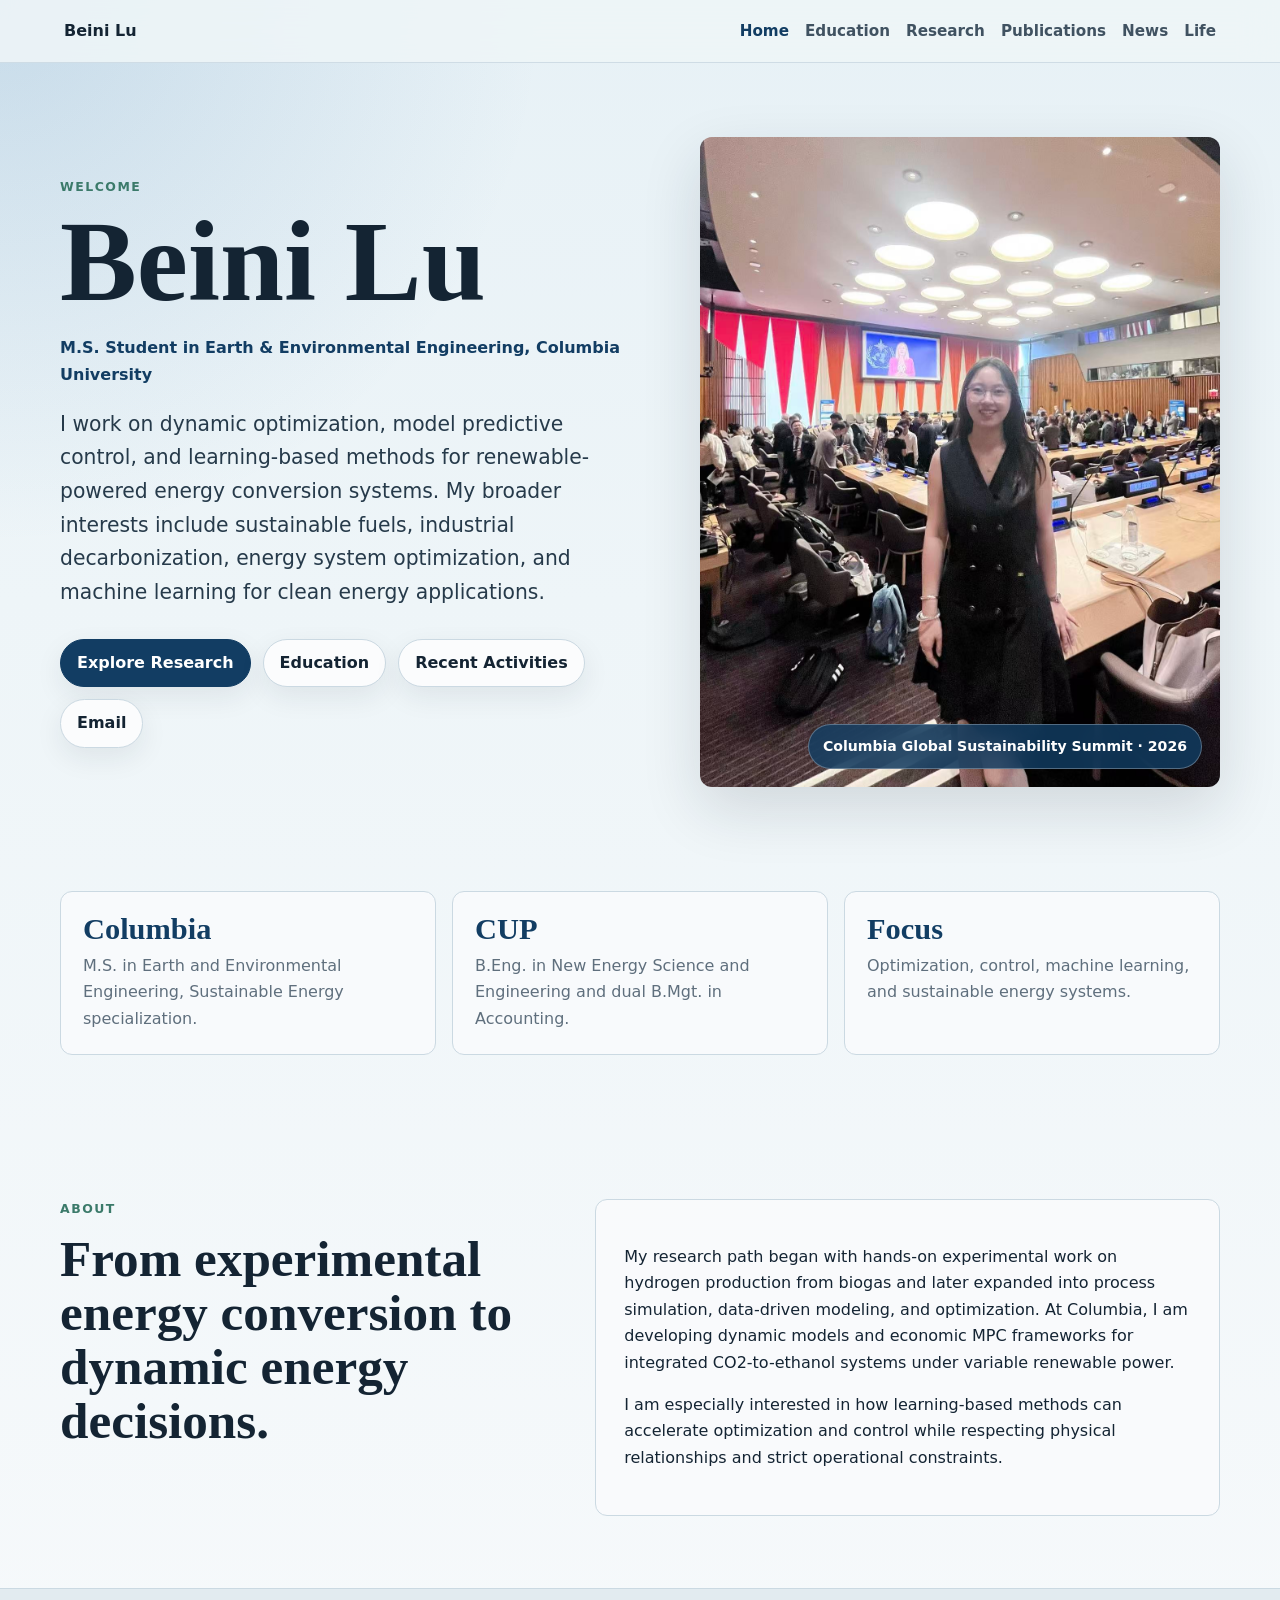
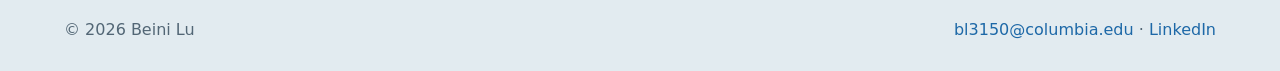
==== index.html @ 03a650b7 "Add files via upload" ====
<!doctype html>
<html lang="en">
  <head>
    <meta charset="utf-8" />
    <meta name="viewport" content="width=device-width, initial-scale=1" />
    <title>Beini Lu</title>
    <meta name="description" content="Beini Lu, M.S. student in Earth and Environmental Engineering at Columbia University." />
    <link rel="stylesheet" href="styles.css" />
  </head>
  <body>
    <header class="site-header">
      <a class="brand" href="index.html">Beini Lu</a>
      <nav class="nav" aria-label="Main navigation">
        <a class="active" href="index.html">Home</a>
        <a href="education.html">Education</a>
        <a href="research.html">Research</a>
        <a href="publications.html">Publications</a>
        <a href="activities.html">News</a>
        <a href="life.html">Life</a>
      </nav>
    </header>

    <main>
      <section class="hero section">
        <div>
          <p class="eyebrow">Welcome</p>
          <h1>Beini Lu</h1>
          <p class="subtitle">M.S. Student in Earth & Environmental Engineering, Columbia University</p>
          <p class="intro">
            I work on dynamic optimization, model predictive control, and learning-based methods for renewable-powered energy conversion systems. My broader interests include sustainable fuels, industrial decarbonization, energy system optimization, and machine learning for clean energy applications.
          </p>
          <div class="actions">
            <a class="button primary" href="research.html">Explore Research</a>
            <a class="button" href="education.html">Education</a>
            <a class="button" href="activities.html">Recent Activities</a>
            <a class="button" href="mailto:bl3150@columbia.edu">Email</a>
          </div>
        </div>
        <figure class="portrait-card">
          <img src="assets/0c4df93d2cdf97b977233da551152b4a.jpg" alt="Beini Lu at Columbia Global Sustainability Summit" />
          <figcaption class="caption-pill">Columbia Global Sustainability Summit · 2026</figcaption>
        </figure>
      </section>

      <section class="section feature-strip" aria-label="Research snapshot">
        <div class="stat">
          <strong>Columbia</strong>
          <span>M.S. in Earth and Environmental Engineering, Sustainable Energy specialization.</span>
        </div>
        <div class="stat">
          <strong>CUP</strong>
          <span>B.Eng. in New Energy Science and Engineering and dual B.Mgt. in Accounting.</span>
        </div>
        <div class="stat">
          <strong>Focus</strong>
          <span>Optimization, control, machine learning, and sustainable energy systems.</span>
        </div>
      </section>

      <section class="section two-col">
        <div>
          <p class="eyebrow">About</p>
          <h2>From experimental energy conversion to dynamic energy decisions.</h2>
        </div>
        <div class="panel">
          <p>
            My research path began with hands-on experimental work on hydrogen production from biogas and later expanded into process simulation, data-driven modeling, and optimization. At Columbia, I am developing dynamic models and economic MPC frameworks for integrated CO2-to-ethanol systems under variable renewable power.
          </p>
          <p>
            I am especially interested in how learning-based methods can accelerate optimization and control while respecting physical relationships and strict operational constraints.
          </p>
        </div>
      </section>
    </main>

    <footer class="footer">
      <p>© 2026 Beini Lu</p>
      <p><a href="mailto:bl3150@columbia.edu">bl3150@columbia.edu</a> · <a href="https://www.linkedin.com/in/beini-lu/">LinkedIn</a></p>
    </footer>
  </body>
</html>
---- styles.css ----
:root {
  --bg: #eef5f8;
  --paper: #fbfcfd;
  --ink: #142433;
  --muted: #5f6f7d;
  --blue: #1d68a7;
  --blue-deep: #123d63;
  --green: #3b7a6a;
  --gold: #b87924;
  --line: #cbd9e2;
  --shadow: 0 22px 60px rgba(20, 36, 51, 0.14);
  --max: 1160px;
}

* {
  box-sizing: border-box;
}

html {
  scroll-behavior: smooth;
}

body {
  margin: 0;
  color: var(--ink);
  background:
    radial-gradient(circle at top left, rgba(29, 104, 167, 0.16), transparent 34rem),
    linear-gradient(180deg, #e7f1f6 0%, var(--bg) 36%, #f6f9fb 100%);
  font-family: Inter, ui-sans-serif, system-ui, -apple-system, BlinkMacSystemFont, "Segoe UI", sans-serif;
  line-height: 1.65;
}

img {
  max-width: 100%;
}

a {
  color: var(--blue);
  text-decoration: none;
}

a:hover {
  text-decoration: underline;
}

.site-header {
  position: sticky;
  top: 0;
  z-index: 20;
  display: flex;
  align-items: center;
  justify-content: space-between;
  gap: 24px;
  padding: 18px clamp(20px, 5vw, 64px);
  background: rgba(238, 245, 248, 0.88);
  border-bottom: 1px solid rgba(203, 217, 226, 0.86);
  backdrop-filter: blur(18px);
}

.brand {
  color: var(--ink);
  font-weight: 800;
}

.nav {
  display: flex;
  flex-wrap: wrap;
  gap: 16px;
  font-size: 0.95rem;
}

.nav a {
  color: #405261;
  font-weight: 650;
}

.nav a.active {
  color: var(--blue-deep);
}

.section {
  width: min(var(--max), calc(100% - 40px));
  margin: 0 auto;
  padding: 72px 0;
}

.hero {
  display: grid;
  grid-template-columns: minmax(0, 1.04fr) minmax(340px, 0.96fr);
  align-items: center;
  gap: clamp(36px, 6vw, 80px);
  min-height: calc(100vh - 72px);
  padding-top: 42px;
}

.eyebrow {
  margin: 0 0 12px;
  color: var(--green);
  font-size: 0.78rem;
  font-weight: 850;
  letter-spacing: 0.12em;
  text-transform: uppercase;
}

h1,
h2,
h3,
p {
  overflow-wrap: anywhere;
}

h1 {
  margin: 0;
  font-family: Georgia, "Times New Roman", serif;
  font-size: clamp(3.8rem, 9vw, 7.2rem);
  line-height: 0.9;
  letter-spacing: 0;
}

h2 {
  margin: 0;
  font-family: Georgia, "Times New Roman", serif;
  font-size: clamp(2.15rem, 4vw, 3.8rem);
  line-height: 1.06;
  letter-spacing: 0;
}

h3 {
  margin: 0 0 8px;
  font-size: 1.08rem;
  line-height: 1.3;
}

.subtitle {
  margin: 22px 0 0;
  color: var(--blue-deep);
  font-weight: 800;
}

.intro {
  max-width: 720px;
  margin: 20px 0 0;
  color: #263a4a;
  font-size: clamp(1.08rem, 2vw, 1.27rem);
}

.actions {
  display: flex;
  flex-wrap: wrap;
  gap: 12px;
  margin-top: 30px;
}

.button {
  display: inline-flex;
  align-items: center;
  justify-content: center;
  min-height: 42px;
  padding: 10px 16px;
  color: var(--ink);
  background: var(--paper);
  border: 1px solid var(--line);
  border-radius: 999px;
  box-shadow: 0 10px 28px rgba(20, 36, 51, 0.08);
  font-weight: 800;
}

.button.primary {
  color: #ffffff;
  background: var(--blue-deep);
  border-color: var(--blue-deep);
}

.portrait-card {
  position: relative;
  margin: 0;
}

.portrait-card img {
  display: block;
  width: 100%;
  aspect-ratio: 4 / 5;
  object-fit: cover;
  object-position: 50% 28%;
  border-radius: 12px;
  box-shadow: var(--shadow);
}

.caption-pill {
  position: absolute;
  right: 18px;
  bottom: 18px;
  max-width: calc(100% - 36px);
  padding: 10px 14px;
  color: #ffffff;
  background: rgba(18, 61, 99, 0.82);
  border: 1px solid rgba(255, 255, 255, 0.28);
  border-radius: 999px;
  font-size: 0.88rem;
  font-weight: 750;
  backdrop-filter: blur(12px);
}

.feature-strip {
  display: grid;
  grid-template-columns: repeat(3, minmax(0, 1fr));
  gap: 16px;
  padding-top: 0;
}

.stat {
  min-height: 132px;
  padding: 22px;
  background: rgba(251, 252, 253, 0.82);
  border: 1px solid var(--line);
  border-radius: 12px;
}

.stat strong {
  display: block;
  margin-bottom: 8px;
  color: var(--blue-deep);
  font-family: Georgia, "Times New Roman", serif;
  font-size: 1.9rem;
  line-height: 1;
}

.stat span {
  color: var(--muted);
}

.page-title {
  padding-top: 76px;
  padding-bottom: 32px;
}

.page-title p {
  max-width: 760px;
  color: #314555;
  font-size: 1.08rem;
}

.grid {
  display: grid;
  grid-template-columns: repeat(3, minmax(0, 1fr));
  gap: 18px;
}

.card {
  padding: 24px;
  background: rgba(251, 252, 253, 0.88);
  border: 1px solid var(--line);
  border-radius: 12px;
}

.card .tag,
.news-date {
  display: inline-flex;
  margin-bottom: 18px;
  color: var(--green);
  font-size: 0.82rem;
  font-weight: 850;
  letter-spacing: 0.06em;
  text-transform: uppercase;
}

.card p,
.timeline p,
.publication p,
.news-card p {
  margin: 0;
  color: #33495a;
}

.two-col {
  display: grid;
  grid-template-columns: 0.86fr 1.14fr;
  gap: clamp(28px, 5vw, 72px);
  align-items: start;
}

.panel {
  padding: 28px;
  background: rgba(251, 252, 253, 0.76);
  border: 1px solid var(--line);
  border-radius: 12px;
}

.timeline {
  display: grid;
  gap: 18px;
}

.timeline article,
.publication,
.news-card {
  padding: 24px 0;
  border-top: 1px solid var(--line);
}

.timeline article:first-child,
.publication:first-child,
.news-card:first-child {
  padding-top: 0;
  border-top: 0;
}

.meta {
  margin: 0 0 8px;
  color: var(--muted);
  font-size: 0.94rem;
  font-weight: 700;
}

.photo-story {
  display: grid;
  grid-template-columns: 1.2fr 0.8fr;
  gap: 18px;
  margin-top: 22px;
}

.photo-story img,
.life-grid img {
  display: block;
  width: 100%;
  height: 100%;
  min-height: 260px;
  object-fit: cover;
  border-radius: 12px;
  box-shadow: 0 14px 34px rgba(20, 36, 51, 0.12);
}

.photo-story .stack {
  display: grid;
  gap: 18px;
}

.publication strong {
  color: var(--blue-deep);
}

.life-grid {
  display: grid;
  grid-template-columns: 1.2fr 0.8fr;
  grid-auto-rows: 290px;
  gap: 18px;
}

.life-grid figure {
  position: relative;
  margin: 0;
  overflow: hidden;
  border-radius: 12px;
}

.life-grid figure:first-child {
  grid-row: span 2;
}

.life-grid figcaption {
  position: absolute;
  left: 14px;
  bottom: 14px;
  padding: 8px 12px;
  color: #ffffff;
  background: rgba(18, 61, 99, 0.78);
  border-radius: 999px;
  font-size: 0.86rem;
  font-weight: 750;
  backdrop-filter: blur(10px);
}

.footer {
  display: flex;
  flex-wrap: wrap;
  justify-content: space-between;
  gap: 16px;
  padding: 28px clamp(20px, 5vw, 64px);
  color: #526675;
  background: rgba(203, 217, 226, 0.45);
  border-top: 1px solid var(--line);
}

.footer p {
  margin: 0;
}

@media (max-width: 860px) {
  .site-header {
    align-items: flex-start;
    flex-direction: column;
    gap: 10px;
  }

  .section {
    width: min(100% - 32px, 680px);
    padding: 54px 0;
  }

  .hero,
  .feature-strip,
  .grid,
  .two-col,
  .photo-story,
  .life-grid {
    grid-template-columns: 1fr;
  }

  .hero {
    min-height: auto;
    padding-top: 36px;
  }

  .portrait-card {
    order: -1;
  }

  .portrait-card img {
    max-height: 560px;
  }

  .life-grid {
    grid-auto-rows: auto;
  }

  .life-grid figure:first-child {
    grid-row: auto;
  }
}
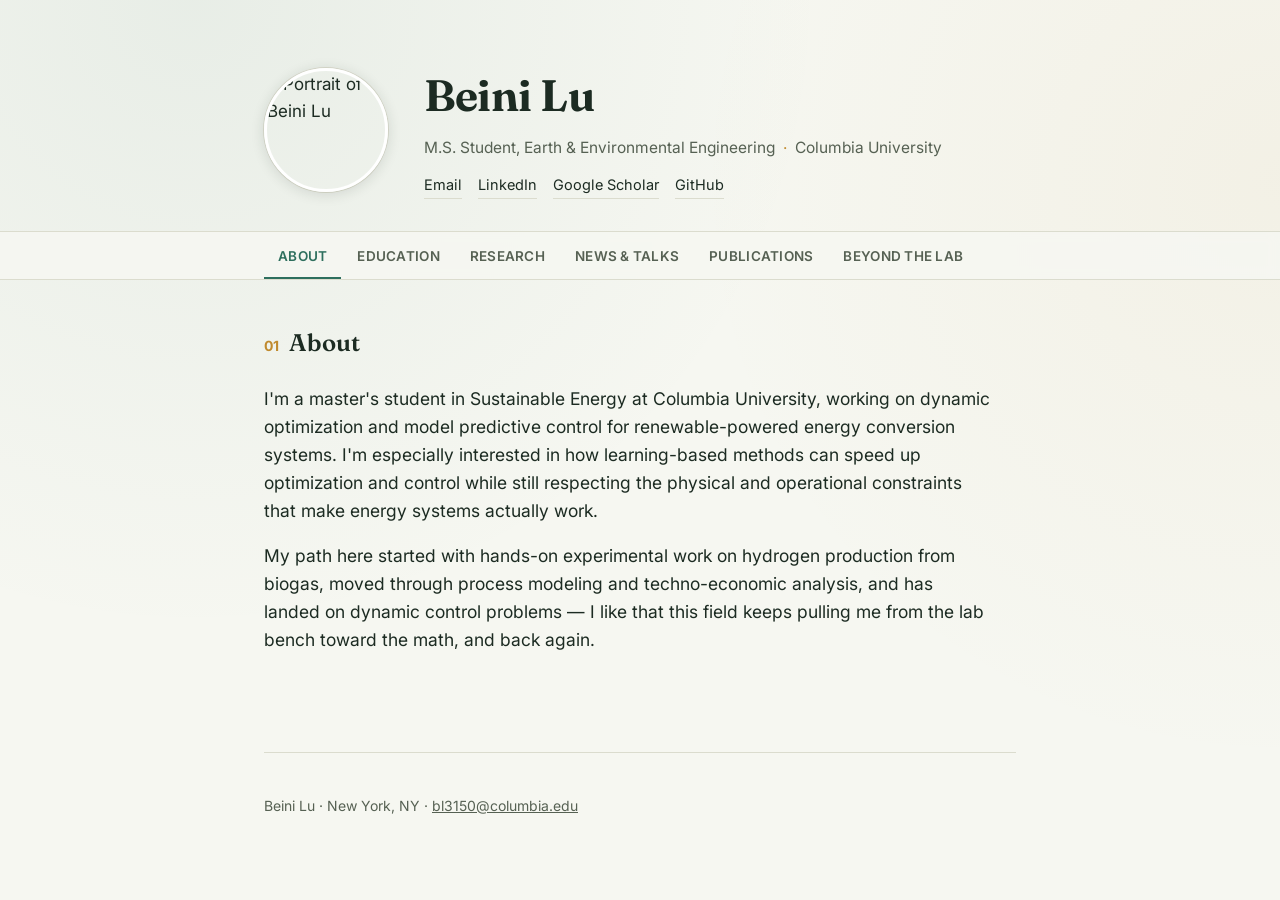
==== commit bf7cd939: "Add files via upload" ====
--- a/index.html
+++ b/index.html
@@ -1,81 +1,383 @@
-<!doctype html>
+<!DOCTYPE html>
 <html lang="en">
-  <head>
-    <meta charset="utf-8" />
-    <meta name="viewport" content="width=device-width, initial-scale=1" />
-    <title>Beini Lu</title>
-    <meta name="description" content="Beini Lu, M.S. student in Earth and Environmental Engineering at Columbia University." />
-    <link rel="stylesheet" href="styles.css" />
-  </head>
-  <body>
-    <header class="site-header">
-      <a class="brand" href="index.html">Beini Lu</a>
-      <nav class="nav" aria-label="Main navigation">
-        <a class="active" href="index.html">Home</a>
-        <a href="education.html">Education</a>
-        <a href="research.html">Research</a>
-        <a href="publications.html">Publications</a>
-        <a href="activities.html">News</a>
-        <a href="life.html">Life</a>
-      </nav>
-    </header>
-
-    <main>
-      <section class="hero section">
-        <div>
-          <p class="eyebrow">Welcome</p>
-          <h1>Beini Lu</h1>
-          <p class="subtitle">M.S. Student in Earth & Environmental Engineering, Columbia University</p>
-          <p class="intro">
-            I work on dynamic optimization, model predictive control, and learning-based methods for renewable-powered energy conversion systems. My broader interests include sustainable fuels, industrial decarbonization, energy system optimization, and machine learning for clean energy applications.
-          </p>
-          <div class="actions">
-            <a class="button primary" href="research.html">Explore Research</a>
-            <a class="button" href="education.html">Education</a>
-            <a class="button" href="activities.html">Recent Activities</a>
-            <a class="button" href="mailto:bl3150@columbia.edu">Email</a>
-          </div>
+<head>
+<meta charset="UTF-8">
+<meta name="viewport" content="width=device-width, initial-scale=1.0">
+<title>Beini Lu</title>
+<meta name="description" content="Beini Lu — M.S. student in Earth and Environmental Engineering, Columbia University. Research on optimization and control for renewable energy systems.">
+<link rel="preconnect" href="https://fonts.googleapis.com">
+<link rel="preconnect" href="https://fonts.gstatic.com" crossorigin>
+<link href="https://fonts.googleapis.com/css2?family=Fraunces:opsz,wght@9..144,400;9..144,500;9..144,600;9..144,650&family=Inter:wght@400;500;600&display=swap" rel="stylesheet">
+<style>
+  :root{
+    --bg: #F6F7F1;
+    --bg-soft: #EFF1E7;
+    --ink: #1C2B22;
+    --ink-soft: #566153;
+    --accent: #2E6F5E;
+    --accent-warm: #C08A2E;
+    --line: #DBDCCE;
+    --max: 800px;
+  }
+  *{box-sizing:border-box;}
+  html{scroll-behavior:smooth;}
+  body{
+    margin:0;
+    background:var(--bg);
+    background-image:
+      radial-gradient(circle at 15% 0%, rgba(46,111,94,0.07), transparent 45%),
+      radial-gradient(circle at 100% 20%, rgba(192,138,46,0.06), transparent 40%);
+    background-attachment:fixed;
+    color:var(--ink);
+    font-family:'Inter',-apple-system,sans-serif;
+    font-size:17px;
+    line-height:1.6;
+    -webkit-font-smoothing:antialiased;
+  }
+  a{color:var(--accent);}
+  a:focus-visible, button:focus-visible{outline:2px solid var(--accent); outline-offset:3px;}
+  .wrap{max-width:var(--max); margin:0 auto; padding:0 24px;}
+
+  .hero{padding:60px 0 32px;}
+  .hero-grid{display:flex; align-items:center; gap:36px;}
+  .hero-photo{
+    width:124px; height:124px; border-radius:50%;
+    object-fit:cover; flex-shrink:0;
+    border:3px solid #fff;
+    box-shadow:0 2px 14px rgba(28,43,34,0.14), 0 0 0 1px var(--line);
+  }
+  .hero-text h1{
+    font-family:'Fraunces', serif;
+    font-weight:650;
+    font-optical-sizing:auto;
+    font-size:clamp(32px, 5vw, 44px);
+    margin:0 0 6px;
+    letter-spacing:-0.01em;
+    color:var(--ink);
+  }
+  .hero-role{font-size:15.5px; color:var(--ink-soft); margin:0 0 12px;}
+  .hero-role .dot{color:var(--accent-warm); margin:0 8px;}
+  .hero-links{display:flex; flex-wrap:wrap; gap:0; font-size:14.5px;}
+  .hero-links a{text-decoration:none; color:var(--ink); border-bottom:1px solid var(--line); padding-bottom:2px; margin-right:16px;}
+  .hero-links a:hover{color:var(--accent); border-color:var(--accent);}
+
+  @media (max-width:520px){
+    .hero-grid{flex-direction:column; align-items:flex-start; gap:18px;}
+  }
+
+  .nav-wrap{position:sticky; top:0; z-index:20; background:rgba(246,247,241,0.92); backdrop-filter:blur(6px); border-top:1px solid var(--line); border-bottom:1px solid var(--line);}
+  nav.tabs{display:flex; gap:2px; overflow-x:auto; scrollbar-width:none;}
+  nav.tabs::-webkit-scrollbar{display:none;}
+  nav.tabs button{
+    appearance:none; background:none; border:none; cursor:pointer;
+    font-family:'Inter',sans-serif; font-size:13.5px; font-weight:600;
+    letter-spacing:0.02em; text-transform:uppercase;
+    color:var(--ink-soft); padding:16px 14px 13px;
+    border-bottom:2.5px solid transparent;
+    white-space:nowrap;
+    transition:color .15s ease, border-color .15s ease;
+  }
+  nav.tabs button:hover{color:var(--ink);}
+  nav.tabs button.active{color:var(--accent); border-bottom-color:var(--accent);}
+
+  .page{display:none; padding:44px 0 60px; animation:fadein .25s ease;}
+  .page.active{display:block;}
+  @keyframes fadein{from{opacity:0; transform:translateY(4px);} to{opacity:1; transform:translateY(0);}}
+
+  h2{
+    font-family:'Fraunces', serif;
+    font-weight:600;
+    font-size:24px;
+    margin:0 0 22px;
+    color:var(--ink);
+    display:flex; align-items:baseline; gap:10px;
+  }
+  h2 .h2-num{font-size:14px; color:var(--accent-warm); font-family:'Inter',sans-serif; font-weight:700;}
+  .lede{font-size:17.5px; color:var(--ink); max-width:66ch;}
+  .lede + .lede{margin-top:14px;}
+
+  .edu-card{
+    border:1px solid var(--line); border-radius:8px; padding:20px 22px;
+    margin-bottom:16px; background:rgba(255,255,255,0.5);
+  }
+  .edu-card:last-child{margin-bottom:0;}
+  .edu-school{font-weight:650; font-size:17px; font-family:'Fraunces',serif;}
+  .edu-degree{font-size:15.5px; margin:4px 0 8px; color:var(--ink);}
+  .edu-meta{font-size:13.5px; color:var(--ink-soft); display:flex; gap:14px; flex-wrap:wrap;}
+  .edu-meta b{color:var(--accent);}
+
+  .tl-item{position:relative; padding-left:22px; margin-bottom:30px;}
+  .tl-item:last-child{margin-bottom:0;}
+  .tl-item::before{
+    content:""; position:absolute; left:0; top:7px;
+    width:8px; height:8px; border-radius:50%;
+    background:var(--accent);
+  }
+  .tl-item::after{
+    content:""; position:absolute; left:3px; top:17px; bottom:-30px;
+    width:1px; background:var(--line);
+  }
+  .tl-item:last-child::after{display:none;}
+  .tl-title{font-weight:600; font-size:16.5px; margin:0 0 2px;}
+  .tl-meta{font-size:14px; color:var(--ink-soft); margin:0 0 8px;}
+  .tl-desc{font-size:15.5px; color:var(--ink); margin:0; max-width:64ch;}
+
+  .news-card{
+    display:flex; gap:18px; border:1px solid var(--line); border-radius:8px;
+    padding:16px; margin-bottom:16px; background:rgba(255,255,255,0.5);
+    transition:box-shadow .15s ease, transform .15s ease;
+  }
+  .news-card:hover{box-shadow:0 4px 18px rgba(28,43,34,0.10); transform:translateY(-1px);}
+  .news-card:last-child{margin-bottom:0;}
+  .news-photo{width:150px; height:150px; object-fit:cover; border-radius:6px; flex-shrink:0; box-shadow:0 0 0 1px var(--line);}
+  .news-body{display:flex; flex-direction:column; justify-content:center;}
+  .news-title{font-weight:650; font-size:16px; font-family:'Fraunces',serif; margin:0 0 4px;}
+  .news-meta{font-size:13px; color:var(--accent-warm); font-weight:600; margin:0 0 8px;}
+  .news-desc{font-size:14.5px; color:var(--ink); margin:0;}
+  @media (max-width:560px){
+    .news-card{flex-direction:column;}
+    .news-photo{width:100%; height:180px;}
+  }
+
+  .pub{margin-bottom:20px; font-size:15.5px; max-width:66ch;}
+  .pub:last-child{margin-bottom:0;}
+  .pub-authors{color:var(--ink);}
+  .pub-authors b{font-weight:600;}
+  .pub-venue{font-style:italic; color:var(--ink-soft);}
+  .pub a{font-size:13.5px; margin-left:8px; white-space:nowrap;}
+
+  .life-grid{display:grid; grid-template-columns:repeat(2,1fr); gap:14px 28px; margin-bottom:32px;}
+  .life-item{font-size:15.5px;}
+  .life-item .life-label{display:block; font-weight:600; color:var(--accent); font-size:13.5px; margin-bottom:3px;}
+  @media (max-width:520px){ .life-grid{grid-template-columns:1fr;} }
+
+  .photo-grid{display:grid; grid-template-columns:repeat(4,1fr); gap:10px;}
+  .photo-grid figure{margin:0;}
+  .photo-grid img{
+    width:100%; aspect-ratio:1/1; object-fit:cover;
+    border-radius:4px; display:block;
+    box-shadow:0 0 0 1px var(--line);
+    transition:transform .2s ease;
+  }
+  .photo-grid img:hover{transform:scale(1.03);}
+  .photo-grid figcaption{font-size:12.5px; color:var(--ink-soft); margin-top:6px; line-height:1.3;}
+  @media (max-width:560px){ .photo-grid{grid-template-columns:repeat(2,1fr);} }
+
+  footer{padding:28px 0 60px; font-size:14px; color:var(--ink-soft); border-top:1px solid var(--line); margin-top:20px;}
+  footer a{color:var(--ink-soft); text-decoration:underline;}
+</style>
+</head>
+<body>
+
+<div class="wrap">
+  <div class="hero">
+    <div class="hero-grid">
+      <img class="hero-photo" src="headshot.png" alt="Portrait of Beini Lu">
+      <div class="hero-text">
+        <h1>Beini Lu</h1>
+        <p class="hero-role">M.S. Student, Earth &amp; Environmental Engineering<span class="dot">·</span>Columbia University</p>
+        <div class="hero-links">
+          <a href="mailto:bl3150@columbia.edu">Email</a>
+          <a href="https://www.linkedin.com/in/beini-lu/">LinkedIn</a>
+          <a href="https://scholar.google.com/citations?user=ZGTVHNwAAAAJ&hl=en">Google Scholar</a>
+          <a href="https://github.com/bennylulu">GitHub</a>
         </div>
-        <figure class="portrait-card">
-          <img src="assets/0c4df93d2cdf97b977233da551152b4a.jpg" alt="Beini Lu at Columbia Global Sustainability Summit" />
-          <figcaption class="caption-pill">Columbia Global Sustainability Summit · 2026</figcaption>
-        </figure>
-      </section>
-
-      <section class="section feature-strip" aria-label="Research snapshot">
-        <div class="stat">
-          <strong>Columbia</strong>
-          <span>M.S. in Earth and Environmental Engineering, Sustainable Energy specialization.</span>
-        </div>
-        <div class="stat">
-          <strong>CUP</strong>
-          <span>B.Eng. in New Energy Science and Engineering and dual B.Mgt. in Accounting.</span>
-        </div>
-        <div class="stat">
-          <strong>Focus</strong>
-          <span>Optimization, control, machine learning, and sustainable energy systems.</span>
-        </div>
-      </section>
-
-      <section class="section two-col">
-        <div>
-          <p class="eyebrow">About</p>
-          <h2>From experimental energy conversion to dynamic energy decisions.</h2>
-        </div>
-        <div class="panel">
-          <p>
-            My research path began with hands-on experimental work on hydrogen production from biogas and later expanded into process simulation, data-driven modeling, and optimization. At Columbia, I am developing dynamic models and economic MPC frameworks for integrated CO2-to-ethanol systems under variable renewable power.
-          </p>
-          <p>
-            I am especially interested in how learning-based methods can accelerate optimization and control while respecting physical relationships and strict operational constraints.
-          </p>
-        </div>
-      </section>
-    </main>
-
-    <footer class="footer">
-      <p>© 2026 Beini Lu</p>
-      <p><a href="mailto:bl3150@columbia.edu">bl3150@columbia.edu</a> · <a href="https://www.linkedin.com/in/beini-lu/">LinkedIn</a></p>
-    </footer>
-  </body>
+      </div>
+    </div>
+  </div>
+</div>
+
+<div class="nav-wrap">
+  <div class="wrap">
+    <nav class="tabs">
+      <button data-page="about" class="active">About</button>
+      <button data-page="education">Education</button>
+      <button data-page="research">Research</button>
+      <button data-page="news">News &amp; Talks</button>
+      <button data-page="publications">Publications</button>
+      <button data-page="life">Beyond the Lab</button>
+    </nav>
+  </div>
+</div>
+
+<div class="wrap">
+
+  <section id="about" class="page active">
+    <h2><span class="h2-num">01</span>About</h2>
+    <p class="lede">I'm a master's student in Sustainable Energy at Columbia University, working on dynamic optimization and model predictive control for renewable-powered energy conversion systems. I'm especially interested in how learning-based methods can speed up optimization and control while still respecting the physical and operational constraints that make energy systems actually work.</p>
+    <p class="lede">My path here started with hands-on experimental work on hydrogen production from biogas, moved through process modeling and techno-economic analysis, and has landed on dynamic control problems — I like that this field keeps pulling me from the lab bench toward the math, and back again.</p>
+  </section>
+
+  <section id="education" class="page">
+    <h2><span class="h2-num">02</span>Education</h2>
+
+    <div class="edu-card">
+      <div class="edu-school">Columbia University</div>
+      <div class="edu-degree">M.S. in Earth and Environmental Engineering, Specialization in Sustainable Energy</div>
+      <div class="edu-meta"><span><b>Expected</b> May 2026</span><span><b>GPA</b> 4.00 / 4.00</span><span>New York, NY</span></div>
+    </div>
+
+    <div class="edu-card">
+      <div class="edu-school">China University of Petroleum–Beijing</div>
+      <div class="edu-degree">B.Eng. in New Energy Science and Engineering &amp; B.Mgt. in Accounting (Dual Degree)</div>
+      <div class="edu-meta"><span><b>Graduated</b> June 2025</span><span><b>GPA</b> 87.73 / 100</span><span>Beijing, China</span></div>
+    </div>
+  </section>
+
+  <section id="research" class="page">
+    <h2><span class="h2-num">03</span>Research</h2>
+
+    <div class="tl-item">
+      <p class="tl-title">Dynamic Optimization and Control of Integrated CO₂-to-Ethanol Systems under Variable Renewable Power</p>
+      <p class="tl-meta">Columbia University · Advisor: Prof. Bolun Xu · Dec 2025 – Present</p>
+      <p class="tl-desc">Built an integrated Simulink model coupling PEM electrolysis, hydrogen storage, and CO₂-to-ethanol production, and developed a receding-horizon economic MPC framework to coordinate operation under renewable variability.</p>
+    </div>
+
+    <div class="tl-item">
+      <p class="tl-title">Power Sector Analysis Assistant</p>
+      <p class="tl-meta">Institute of Energy, Peking University · Advisor: Dr. Junjie Kang · Mar 2025 – Jun 2025</p>
+      <p class="tl-desc">Compared decarbonization and distributed-PV policy across China and major international markets; supported a mid-term research report on Shandong's PV transition.</p>
+    </div>
+
+    <div class="tl-item">
+      <p class="tl-title">AutoML-Based Optimization of Biogas-to-Syngas Conversion</p>
+      <p class="tl-meta">China University of Petroleum–Beijing · Advisor: Prof. Yeqing Li · Dec 2024 – May 2025</p>
+      <p class="tl-desc">Simulated ~1,000 operating cases in Aspen Plus, then coupled an AutoGluon surrogate model with multi-objective particle swarm optimization to identify high-performing, economically preferred configurations.</p>
+    </div>
+
+    <div class="tl-item">
+      <p class="tl-title">Anaerobic Digestion and Microbial Characterization</p>
+      <p class="tl-meta">Guangzhou Institute of Energy Conversion, CAS · Advisor: Prof. Yongming Sun · Jul 2023 – Aug 2023</p>
+      <p class="tl-desc">Cultivated and characterized microbial isolates for anaerobic-digestion studies, and supported early investigations into microbial electron-transfer mechanisms — work that later fed into a modified-biochar publication.</p>
+    </div>
+
+    <div class="tl-item">
+      <p class="tl-title">Data-Driven Optimization of Hydrogen Production from Biogas Reforming</p>
+      <p class="tl-meta">China University of Petroleum–Beijing · Advisor: Prof. Yeqing Li · Jun 2023 – May 2024</p>
+      <p class="tl-desc">Ran a 42-day experimental campaign on a lab-scale reforming unit, then used AutoGluon, SHAP, and MOPSO to improve hydrogen yield by 6.68% — work that fed into a peer-reviewed publication.</p>
+    </div>
+
+    <div class="tl-item">
+      <p class="tl-title">Gravity Energy Storage Device Fabrication Project</p>
+      <p class="tl-meta">China University of Petroleum–Beijing · Feb 2023 – Apr 2023</p>
+      <p class="tl-desc">Helped build a laboratory-scale gravity energy storage device, then wrote up the design and experimental results — later published in <em>University Physics Experiment</em>.</p>
+    </div>
+
+    <div class="tl-item">
+      <p class="tl-title">Regional Organic Waste Treatment Project</p>
+      <p class="tl-meta">China University of Petroleum–Beijing · Nov 2022 – May 2023</p>
+      <p class="tl-desc">Built RF and KNN models in Python and C++ to optimize temperature control for anaerobic digestion, and explored biomass-derived materials for sodium-ion battery anodes.</p>
+    </div>
+
+  </section>
+
+  <section id="news" class="page">
+    <h2><span class="h2-num">04</span>News &amp; Talks</h2>
+
+    <div class="news-card">
+      <img class="news-photo" src="news-un.jpg" alt="At the United Nations Headquarters">
+      <div class="news-body">
+        <p class="news-title">Accelerating Energy System Innovation and Transition for Equity and Resilience to Advance Global Sustainable Development</p>
+        <p class="news-meta">United Nations Headquarters, New York · Jul 2026</p>
+        <p class="news-desc">Attended this high-level side event on energy system innovation and just transition, co-organized with UN ESCAP and partner institutions.</p>
+      </div>
+    </div>
+
+    <div class="news-card">
+      <img class="news-photo" src="news-cgss.jpg" alt="At the Columbia Global Sustainability Summit">
+      <div class="news-body">
+        <p class="news-title">Columbia Global Sustainability Summit</p>
+        <p class="news-meta">Columbia University, New York · Apr 5, 2026</p>
+        <p class="news-desc">Helped organize as a member of CGELA, supporting a summit that brought together student leaders and sustainability organizations from around the world.</p>
+      </div>
+    </div>
+
+    <div class="news-card">
+      <img class="news-photo" src="news-cub.jpg" alt="At the CUB Columbia AI Club AI Summit, AI x Energy panel">
+      <div class="news-body">
+        <p class="news-title">CUB AI Summit 2026 — AI × Energy Panel</p>
+        <p class="news-meta">Columbia University · Columbia AI Club (CUB), Columbia SIPA</p>
+        <p class="news-desc">Volunteered at the Columbia AI Club's first AI Summit, including a panel on AI's growing power demands featuring speakers from AWS and Wood Mackenzie.</p>
+      </div>
+    </div>
+
+  </section>
+
+  <section id="publications" class="page">
+    <h2><span class="h2-num">05</span>Publications</h2>
+
+    <div class="pub">
+      <span class="pub-authors">Ding, C.*, Zhang, Y.*, Feng, Y., Li, W., Peng, J., Huang, H., Cheng, Z., <b>Lu, B.</b>, Li, L., Li, Y., Feng, L., Zhou, H., &amp; Xu, C.</span> (2024). AI data-driven based in-depth interpretation and inverse design for hydrogen yield from biogas direct reforming. <span class="pub-venue">ACS Sustainable Resource Management, 1</span>(11), 2384–2393.
+      <a href="https://doi.org/10.1021/acssusresmgt.4c00227">DOI</a>
+    </div>
+
+    <div class="pub">
+      <span class="pub-authors">Ding, C., Liu, J., Wang, J., Le, J., <b>Lu, B.</b>, Qu, N., Zhao, S., Zhang, H., Su, J., Li, Y., &amp; Liu, Q.</span> (2025). Modified biochar effectively removes tetracycline and antibiotic resistance genes to enhance anaerobic digestion performance. <span class="pub-venue">Journal of Environmental Chemical Engineering, 13</span>(6), 120076.
+      <a href="https://doi.org/10.1016/j.jece.2025.120076">DOI</a>
+    </div>
+
+    <div class="pub">
+      <span class="pub-authors">Feng, X., Song, L., Zhong, L., <b>Lu, B.</b>, Deng, D., Litti, Y., Kovalev, A. A., Liang, J., Sun, Y., Li, Y., &amp; Li, L.</span> (2024). High modularity driven by disinfectant glutaraldehyde response strategy promotes anaerobic system performance. <span class="pub-venue">SSRN</span> [Preprint].
+      <a href="https://doi.org/10.2139/ssrn.4984147">DOI</a>
+    </div>
+
+    <div class="pub">
+      <span class="pub-authors">Yang, Z., Lü, Y., <b>Lu, B.</b>, Ma, Y., Yang, D., Lin, C., &amp; Zhang, W.</span> (2023). Design and development of a laboratory gravity energy storage device. <span class="pub-venue">University Physics Experiment, 36</span>(5).
+    </div>
+  </section>
+
+  <section id="life" class="page">
+    <h2><span class="h2-num">06</span>Beyond the Lab</h2>
+    <p class="lede">When I'm not at my desk, I'm usually planning the next trip. I like hiking — the kind that starts before sunrise and ends somewhere with a very good view — catching musicals whenever I can, and generally finding an excuse to go somewhere new.</p>
+    <div class="life-grid">
+      <div class="life-item"><span class="life-label">Currently</span>New York, NY</div>
+      <div class="life-item"><span class="life-label">Outside the lab</span>Hiking, musicals, travel</div>
+      <div class="life-item"><span class="life-label">Recently</span>Peru, Turkey, Guatemala</div>
+      <div class="life-item"><span class="life-label">Always up for</span>A good trail or a Broadway recommendation</div>
+    </div>
+    <div class="photo-grid">
+      <figure>
+        <img src="hike-volcano.jpg" alt="Hiking at sunrise near an active volcano">
+        <figcaption>Sunrise hike, Acatenango</figcaption>
+      </figure>
+      <figure>
+        <img src="rainbow-mountain.jpg" alt="Standing in front of Rainbow Mountain, Peru">
+        <figcaption>Rainbow Mountain, Peru</figcaption>
+      </figure>
+      <figure>
+        <img src="broadway.jpg" alt="Playbill for Maybe Happy Ending on Broadway">
+        <figcaption>Maybe Happy Ending, Broadway</figcaption>
+      </figure>
+      <figure>
+        <img src="beach.jpg" alt="On the beach in Miami">
+        <figcaption>Miami</figcaption>
+      </figure>
+    </div>
+  </section>
+
+  <footer>
+    <p>Beini Lu · New York, NY · <a href="mailto:bl3150@columbia.edu">bl3150@columbia.edu</a></p>
+  </footer>
+
+</div>
+
+<script>
+  const buttons = document.querySelectorAll('nav.tabs button');
+  const pages = document.querySelectorAll('.page');
+  function showPage(id, pushHash){
+    pages.forEach(p => p.classList.toggle('active', p.id === id));
+    buttons.forEach(b => b.classList.toggle('active', b.dataset.page === id));
+    if(pushHash) history.replaceState(null, '', '#' + id);
+    window.scrollTo(0, 0);
+  }
+  buttons.forEach(btn => {
+    btn.addEventListener('click', () => showPage(btn.dataset.page, true));
+  });
+  const initial = (location.hash || '').replace('#','');
+  if(initial && document.getElementById(initial)){
+    showPage(initial, false);
+  }
+</script>
+
+</body>
 </html>
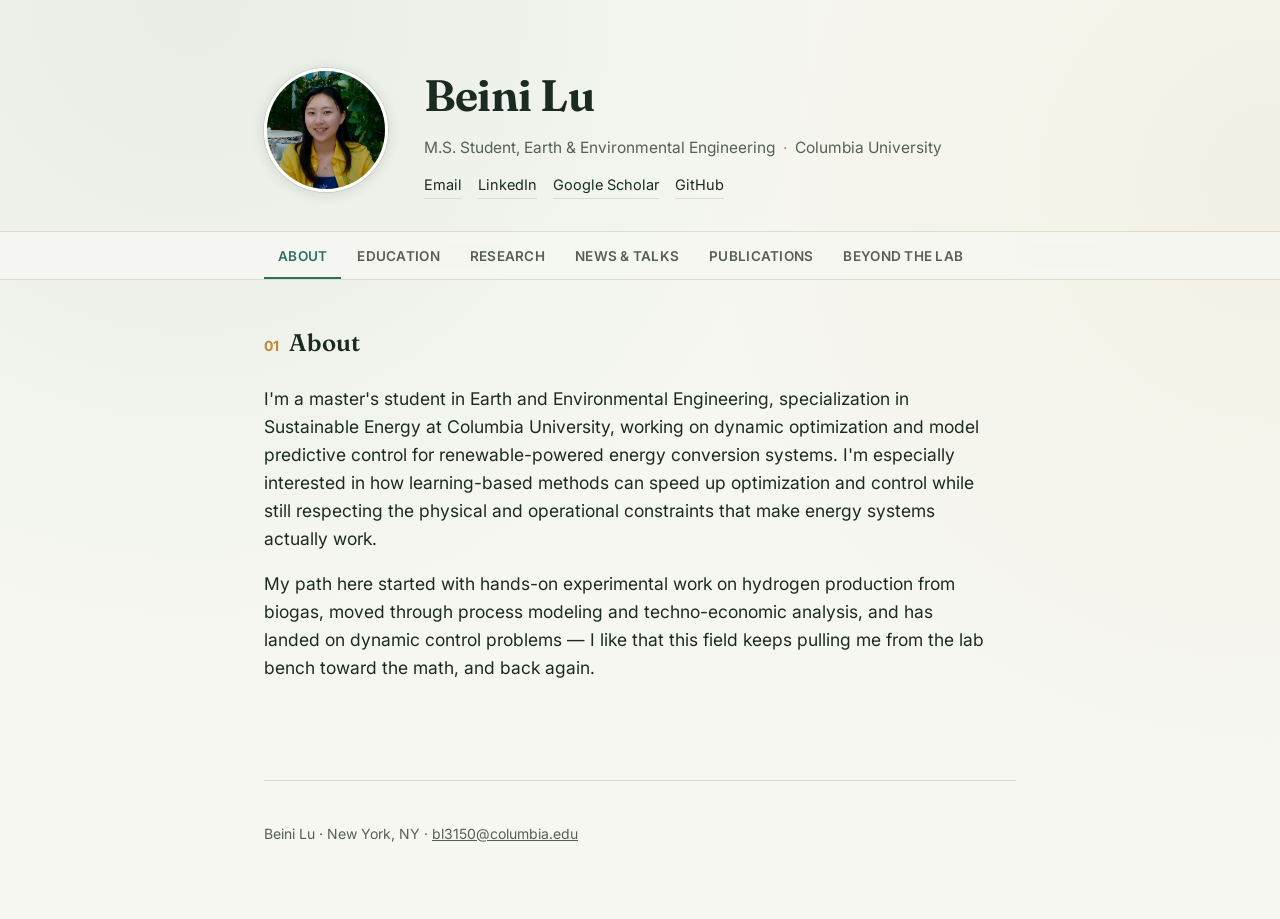
==== commit fcdab6e9: "Update index.html" ====
--- a/index.html
+++ b/index.html
@@ -204,7 +204,7 @@
 
   <section id="about" class="page active">
     <h2><span class="h2-num">01</span>About</h2>
-    <p class="lede">I'm a master's student in Sustainable Energy at Columbia University, working on dynamic optimization and model predictive control for renewable-powered energy conversion systems. I'm especially interested in how learning-based methods can speed up optimization and control while still respecting the physical and operational constraints that make energy systems actually work.</p>
+    <p class="lede">I'm a master's student in Earth and Environmental Engineering, specialization in Sustainable Energy at Columbia University, working on dynamic optimization and model predictive control for renewable-powered energy conversion systems. I'm especially interested in how learning-based methods can speed up optimization and control while still respecting the physical and operational constraints that make energy systems actually work.</p>
     <p class="lede">My path here started with hands-on experimental work on hydrogen production from biogas, moved through process modeling and techno-economic analysis, and has landed on dynamic control problems — I like that this field keeps pulling me from the lab bench toward the math, and back again.</p>
   </section>
 
@@ -259,13 +259,13 @@
 
     <div class="tl-item">
       <p class="tl-title">Gravity Energy Storage Device Fabrication Project</p>
-      <p class="tl-meta">China University of Petroleum–Beijing · Feb 2023 – Apr 2023</p>
+      <p class="tl-meta">China University of Petroleum–Beijing · Advisor: Prof. Zhenqing Yang · Feb 2023 – Apr 2023</p>
       <p class="tl-desc">Helped build a laboratory-scale gravity energy storage device, then wrote up the design and experimental results — later published in <em>University Physics Experiment</em>.</p>
     </div>
 
     <div class="tl-item">
       <p class="tl-title">Regional Organic Waste Treatment Project</p>
-      <p class="tl-meta">China University of Petroleum–Beijing · Nov 2022 – May 2023</p>
+      <p class="tl-meta">China University of Petroleum–Beijing · Advisor: Prof. Yeqing Li · Nov 2022 – May 2023</p>
       <p class="tl-desc">Built RF and KNN models in Python and C++ to optimize temperature control for anaerobic digestion, and explored biomass-derived materials for sodium-ion battery anodes.</p>
     </div>
 
@@ -283,23 +283,24 @@
       </div>
     </div>
 
+      <div class="news-card">
+      <img class="news-photo" src="news-cub.jpg" alt="At the CUB Columbia AI Club AI Summit, AI x Energy panel">
+      <div class="news-body">
+        <p class="news-title">CUB AI Summit 2026 — AI × Energy Panel</p>
+        <p class="news-meta">Columbia University · New York · May 2026</p>
+        <p class="news-desc">Volunteered at the Columbia AI Club's first AI Summit, including a panel on AI's growing power demands featuring speakers from AWS and Wood Mackenzie.</p>
+      </div>
+    </div>
+    
     <div class="news-card">
       <img class="news-photo" src="news-cgss.jpg" alt="At the Columbia Global Sustainability Summit">
       <div class="news-body">
         <p class="news-title">Columbia Global Sustainability Summit</p>
-        <p class="news-meta">Columbia University, New York · Apr 5, 2026</p>
+        <p class="news-meta">Columbia University, New York · Apr 2026</p>
         <p class="news-desc">Helped organize as a member of CGELA, supporting a summit that brought together student leaders and sustainability organizations from around the world.</p>
       </div>
     </div>
 
-    <div class="news-card">
-      <img class="news-photo" src="news-cub.jpg" alt="At the CUB Columbia AI Club AI Summit, AI x Energy panel">
-      <div class="news-body">
-        <p class="news-title">CUB AI Summit 2026 — AI × Energy Panel</p>
-        <p class="news-meta">Columbia University · Columbia AI Club (CUB), Columbia SIPA</p>
-        <p class="news-desc">Volunteered at the Columbia AI Club's first AI Summit, including a panel on AI's growing power demands featuring speakers from AWS and Wood Mackenzie.</p>
-      </div>
-    </div>
 
   </section>
 
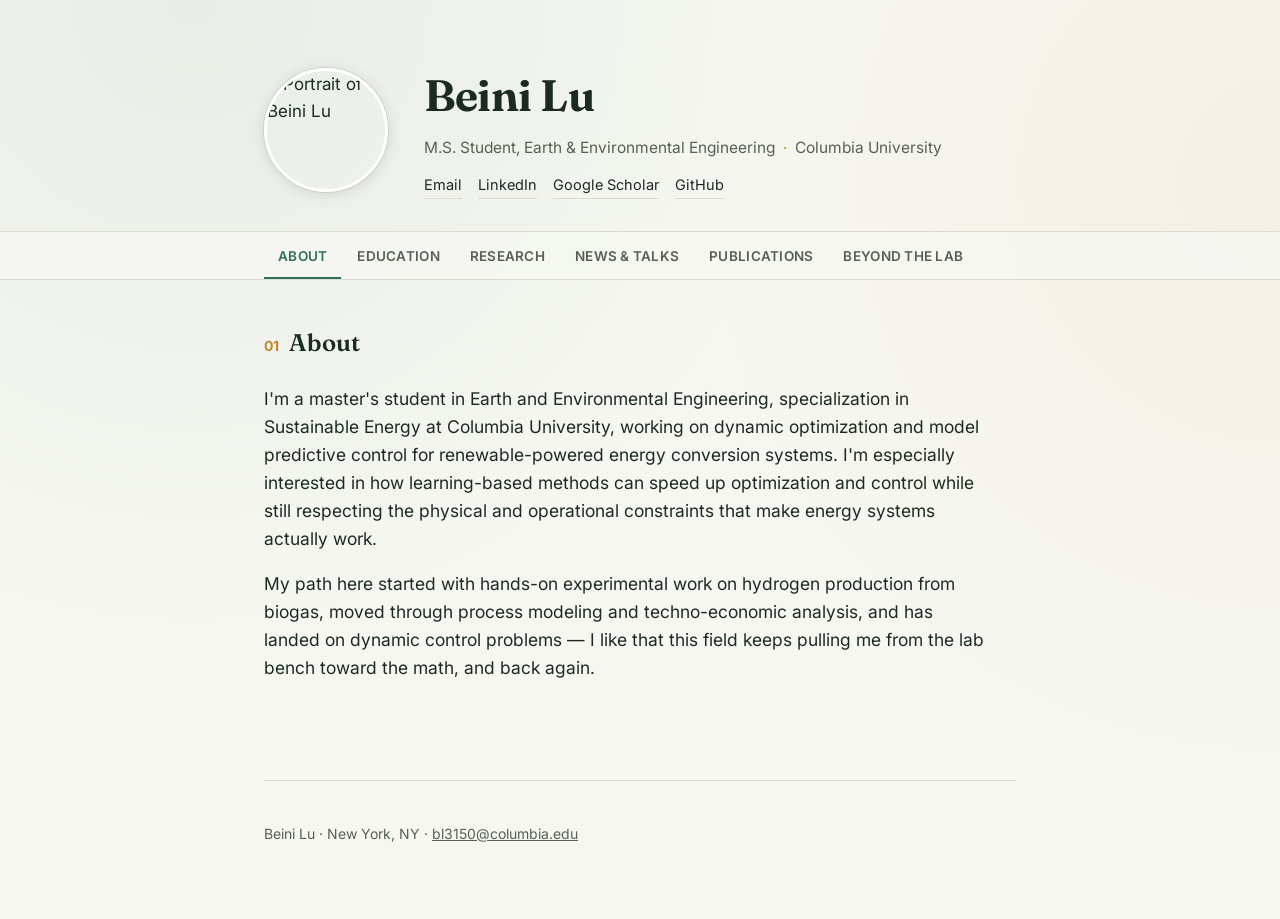
==== commit eae6fcdb: "Update index.html" ====
--- a/index.html
+++ b/index.html
@@ -172,7 +172,7 @@
 <div class="wrap">
   <div class="hero">
     <div class="hero-grid">
-      <img class="hero-photo" src="headshot.png" alt="Portrait of Beini Lu">
+      <img class="hero-photo" src="headshot(1).png" alt="Portrait of Beini Lu">
       <div class="hero-text">
         <h1>Beini Lu</h1>
         <p class="hero-role">M.S. Student, Earth &amp; Environmental Engineering<span class="dot">·</span>Columbia University</p>
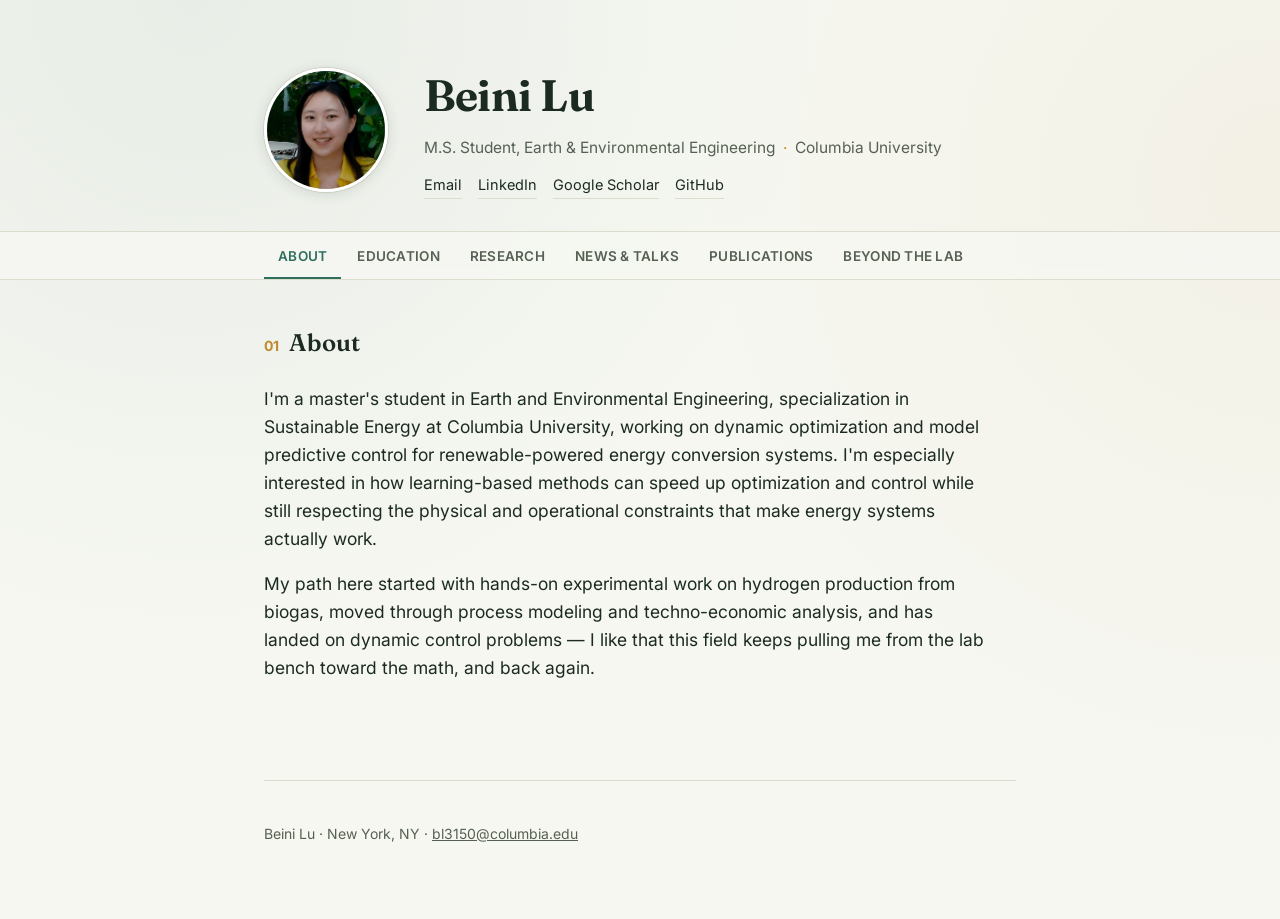
==== commit 79840568: "Update index.html" ====
--- a/index.html
+++ b/index.html
@@ -214,7 +214,7 @@
     <div class="edu-card">
       <div class="edu-school">Columbia University</div>
       <div class="edu-degree">M.S. in Earth and Environmental Engineering, Specialization in Sustainable Energy</div>
-      <div class="edu-meta"><span><b>Expected</b> May 2026</span><span><b>GPA</b> 4.00 / 4.00</span><span>New York, NY</span></div>
+      <div class="edu-meta"><span><b>Expected</b> May 2027</span><span><b>GPA</b> 4.00 / 4.00</span><span>New York, NY</span></div>
     </div>
 
     <div class="edu-card">
